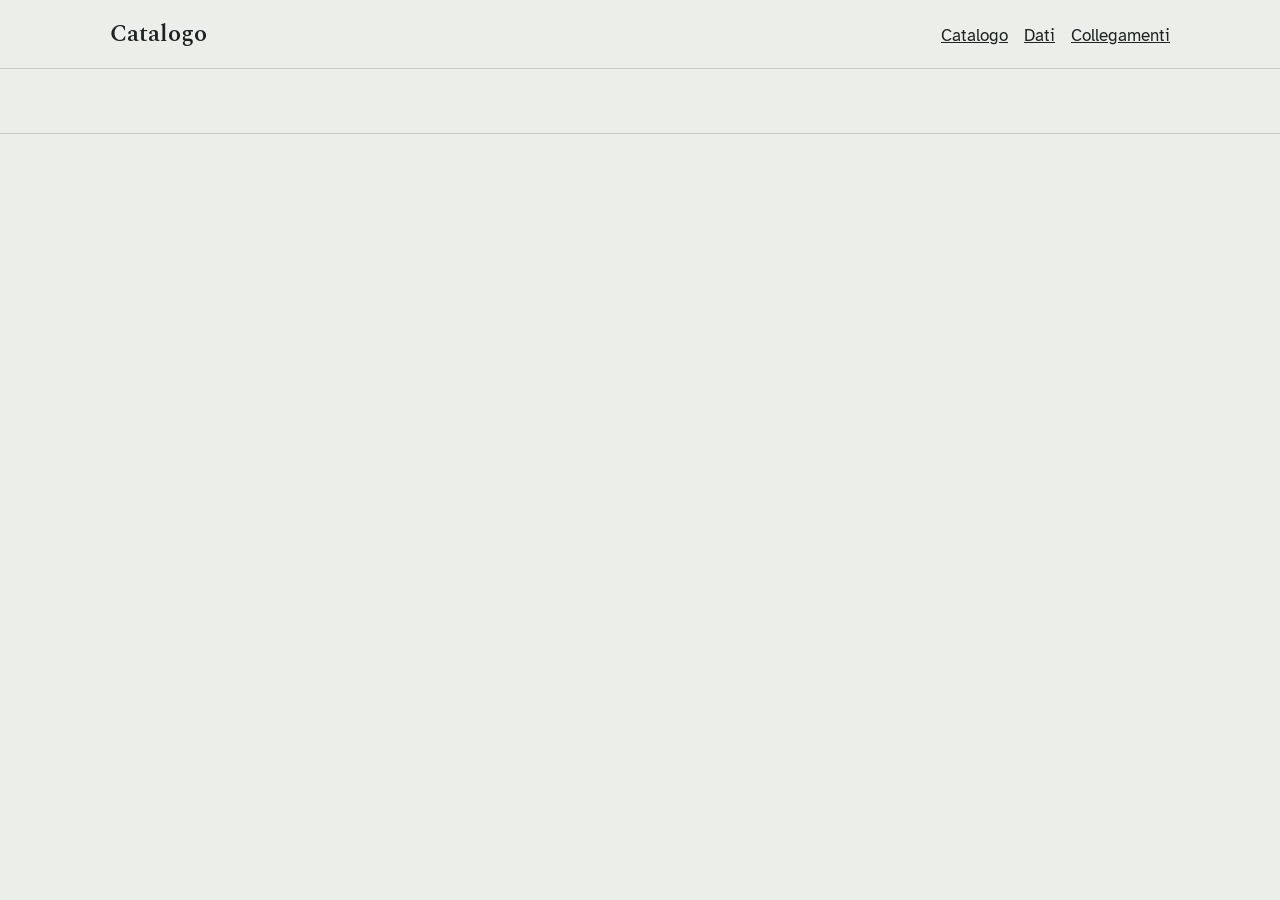
==== index.html @ 2acc7f50 "Add files via upload" ====
<!DOCTYPE html>
<html lang="it">
<head>
  <meta charset="utf-8">
  <meta name="viewport" content="width=device-width, initial-scale=1">
  <title>Catalogo</title>
  <!-- I caratteri: Spectral per i titoli e i testi, Atkinson Hyperlegible per l'interfaccia -->
  <link rel="stylesheet" href="https://fonts.googleapis.com/css2?family=Atkinson+Hyperlegible:wght@400;700&family=Spectral:ital,wght@0,400;0,600;1,400&display=swap">
  <link rel="stylesheet" href="stile.css">
</head>
<body>
  <header>
    <div class="contenitore">
      <a href="#/" class="marchio"><span id="titolo">Catalogo</span></a>
      <p id="sottotitolo"></p>
      <nav aria-label="Sezioni">
        <a href="#/catalogo">Catalogo</a>
        <a href="#/dati">Dati</a>
        <a href="#/collegamenti">Collegamenti</a>
      </nav>
    </div>
  </header>

  <!-- Qui il codice di app.js disegna la pagina scelta -->
  <main id="pagina" class="contenitore"></main>

  <footer><p id="piede" class="contenitore"></p></footer>


  <!-- =================================================================
       LA PAGINA DI PRESENTAZIONE
       È la prima pagina che vede chi apre il catalogo.
       Scrivila tu: cambia i testi tra i tag, lascia gli attributi data-.
       - data-campo="titolo" viene riempito con CATALOGO.titolo di dati.js
       - data-conta="oggetti" viene riempito con il numero degli oggetti
       - #incipit mostra l'inizio di uno dei tuoi testi, scelto a caso
       ================================================================= -->
  <template id="modello-presentazione">
    <section class="apertura">
      <div id="incipit" class="incipit" aria-live="polite"></div>
      <div>
        <h1 data-campo="titolo">Titolo del catalogo</h1>
        <p class="lede" data-campo="sottotitolo">Sottotitolo</p>

        <!-- Scrivi qui due o tre frasi sulla tua collezione: che cosa raccoglie e perché -->
        <p>Otto oggetti del patrimonio culturale e quattro testi letterari, letti gli uni accanto agli altri.
           Un melograno ricorre su un velluto rinascimentale e in una poesia di Carducci; il cielo stellato
           di un globo celeste torna nella notte di san Lorenzo di Pascoli.</p>

        <p><a class="pulsante" href="#/catalogo">Entra nel catalogo</a></p>

        <div class="numeri">
          <a href="#/catalogo" class="numero oggetti"><b data-conta="oggetti">0</b> oggetti</a>
          <a href="#/catalogo" class="numero testi"><b data-conta="testi">0</b> testi</a>
          <a href="#/collegamenti" class="numero collegati"><b data-conta="collegamenti">0</b> collegamenti</a>
        </div>
      </div>
    </section>

    <section class="percorsi">
      <h2>Che cosa trovi</h2>
      <div class="tre">
        <a href="#/catalogo"><strong>Il catalogo</strong>
          <span>Cerca una parola anche nei testi integrali e filtra per collezione o tipologia.</span></a>
        <a href="#/dati"><strong>I dati</strong>
          <span>Tutti i record in una tabella, da copiare in JSON o CSV.</span></a>
        <a href="#/collegamenti"><strong>I collegamenti</strong>
          <span>Le relazioni tra testi e oggetti, ciascuna con la sua motivazione.</span></a>
      </div>
    </section>

    <section class="nota">
      <h2>Come è fatto questo catalogo</h2>
      <!-- Scrivi qui da dove vengono i dati, con quali criteri li hai scelti, con quale licenza -->
      <p>Gli oggetti di esempio sono fittizi; i testi sono di pubblico dominio. I dati sono descritti
         nella scheda del dataset e le scelte del progetto nel README.</p>
      <p class="tenue">A cura di <span data-campo="curatore">[nome]</span>. Dati con licenza <span data-campo="licenzaDati">[licenza]</span>.</p>
    </section>
  </template>


  <!-- Prima i dati, poi il codice che li usa: l'ordine conta -->
  <script src="dati.js"></script>
  <script src="app.js"></script>
</body>
</html>
---- stile.css ----
/* =====================================================================
   LO STILE DEL CATALOGO
   I colori sono variabili: cambiandole qui cambia tutto il sito.
   ===================================================================== */

:root {
  --sfondo: #ECEEE9;      /* grigio verde chiaro */
  --carta: #F8F9F6;       /* le schede */
  --inchiostro: #1D2420;  /* il testo */
  --tenue: #56605B;       /* testo secondario */
  --filetto: #C6CDC6;     /* bordi */
  --oggetti: #2A685A;     /* verderame: il patrimonio */
  --testi: #2D4889;       /* lapislazzuli: i testi */
  --passo: #A4761A;       /* ocra: i passi collegati */
  --titoli: 'Spectral', Georgia, serif;
  --interfaccia: 'Atkinson Hyperlegible', Verdana, sans-serif;
}

* { box-sizing: border-box; }
body { margin: 0; background: var(--sfondo); color: var(--inchiostro); font-family: var(--interfaccia); font-size: 17px; line-height: 1.5; }
a { color: var(--testi); }
:focus-visible { outline: 3px solid var(--testi); outline-offset: 2px; }
h1, h2, h3 { font-family: var(--titoli); font-weight: 600; line-height: 1.2; }
h1 { font-size: 2.4rem; margin: 0 0 .5em; }
h2 { font-size: 1.4rem; margin: 1.5em 0 .5em; }
.contenitore { max-width: 1100px; margin: 0 auto; padding: 0 20px; }
.tenue { color: var(--tenue); }

/* Intestazione */
header { border-bottom: 1px solid var(--filetto); padding: 16px 0; margin-bottom: 32px; }
header .contenitore { display: flex; flex-wrap: wrap; align-items: baseline; gap: 8px 24px; }
.marchio { font-family: var(--titoli); font-size: 1.5rem; font-weight: 600; color: var(--inchiostro); text-decoration: none; }
#sottotitolo { margin: 0; color: var(--tenue); }
nav { margin-left: auto; display: flex; gap: 16px; }
nav a { color: var(--inchiostro); }

/* Pagina di presentazione */
.apertura { display: grid; grid-template-columns: 1.3fr 1fr; gap: 56px; align-items: start; padding: 24px 0 40px; }
.incipit { border-left: 3px solid var(--testi); padding-left: 28px; }
.versi { font-family: var(--titoli); font-style: italic; font-size: clamp(1.6rem, 3.4vw, 2.6rem); line-height: 1.3; margin: 0 0 16px; }
.lede { font-family: var(--titoli); font-size: 1.25rem; color: var(--tenue); margin-top: 0; }
.pulsante { display: inline-block; background: var(--inchiostro); color: var(--sfondo); text-decoration: none; font-weight: 700; padding: 10px 18px; border-radius: 6px; }
.pulsante:hover { opacity: .9; }
.numeri { display: grid; gap: 10px; margin-top: 24px; }
.numero { display: flex; align-items: baseline; gap: 14px; text-decoration: none; color: var(--inchiostro); background: var(--carta); border: 1px solid var(--filetto); border-left: 5px solid var(--oggetti); border-radius: 8px; padding: 10px 16px; }
.numero.testi { border-left-color: var(--testi); }
.numero.collegati { border-left-color: var(--passo); }
.numero b { font-family: var(--titoli); font-size: 2rem; line-height: 1; min-width: 2ch; }
.percorsi, .nota { border-top: 1px solid var(--filetto); padding: 8px 0 24px; }
.tre { display: grid; grid-template-columns: repeat(3, 1fr); gap: 20px; }
.tre a { display: flex; flex-direction: column; gap: 6px; text-decoration: none; color: var(--inchiostro); padding: 16px 0; border-bottom: 1px solid var(--filetto); }
.tre strong { font-family: var(--titoli); font-size: 1.3rem; }
.tre span { color: var(--tenue); }
.tre a:hover strong { text-decoration: underline; }
.nota p { max-width: 70ch; }

/* Immagini: la regola da mettere sempre, poi le miniature tutte uguali */
img { max-width: 100%; height: auto; }
.miniatura { display: block; margin: -16px -16px 12px; }
.miniatura img, .miniatura .segnaposto {
  width: 100%;
  aspect-ratio: 4 / 3;     /* stessa forma per tutte le miniature */
  object-fit: cover;       /* ritaglia invece di schiacciare */
  border-radius: 8px 8px 0 0;
  display: block;
}
.segnaposto { display: flex; align-items: flex-end; padding: 14px; background: rgba(42, 104, 90, .12); color: var(--oggetti); }
.segnaposto.testo { background: rgba(45, 72, 137, .12); color: var(--testi); }
.segnaposto span { font-family: var(--titoli); font-style: italic; font-size: 1.05rem; line-height: 1.3; color: var(--inchiostro); }
.figura { margin: 0 0 24px; }
.figura img, .figura .segnaposto { width: 100%; max-width: 480px; aspect-ratio: 4 / 3; object-fit: cover; border-radius: 8px; }
.figura figcaption { font-size: .85rem; color: var(--tenue); margin-top: 6px; }

/* Pagina dei dati */
textarea#esportati { width: 100%; min-height: 220px; font-family: ui-monospace, Menlo, Consolas, monospace; font-size: .8rem; padding: 10px; border: 1.5px solid var(--filetto); border-radius: 6px; background: var(--carta); color: var(--inchiostro); }
button { font: inherit; padding: 6px 14px; border: 1.5px solid var(--inchiostro); border-radius: 6px; background: var(--carta); color: var(--inchiostro); cursor: pointer; }

/* Filtri */
.filtri { display: flex; flex-wrap: wrap; gap: 16px; margin-bottom: 12px; }
.filtri label { display: flex; flex-direction: column; gap: 4px; font-weight: 700; font-size: .9rem; flex: 1 1 200px; }
input, select { font: inherit; padding: 8px 10px; border: 1.5px solid var(--filetto); border-radius: 6px; background: var(--carta); color: var(--inchiostro); }

/* Schede del catalogo */
.griglia { display: grid; grid-template-columns: repeat(auto-fill, minmax(240px, 1fr)); gap: 20px; }
.scheda { background: var(--carta); border: 1px solid var(--filetto); border-top: 5px solid var(--oggetti); border-radius: 8px; padding: 16px; }
.scheda.testo { border-top-color: var(--testi); }
.scheda h3 { margin: 4px 0; font-size: 1.15rem; }
.scheda h3 a { color: var(--inchiostro); text-decoration: none; }
.scheda h3 a:hover { text-decoration: underline; }
.scheda p { margin: 0; }
.etichetta { font-size: .85rem; color: var(--tenue); }
.vuoto { padding: 32px; border: 1.5px dashed var(--filetto); border-radius: 8px; text-align: center; }

/* Scheda di un record */
.descrizione { font-family: var(--titoli); font-size: 1.2rem; max-width: 65ch; }
.dettaglio { display: grid; grid-template-columns: 1fr 1fr; gap: 40px; }
dl { display: grid; grid-template-columns: max-content 1fr; gap: 6px 20px; border-top: 1px solid var(--filetto); padding-top: 12px; }
dt { color: var(--tenue); }
dd { margin: 0; }
.testo { font-family: var(--titoli); font-size: 1.2rem; line-height: 1.7; margin-bottom: 24px; }
.verso { display: block; }
.stacco { display: block; height: .8em; }
.passo { color: inherit; text-decoration: none; border-bottom: 2px solid var(--passo); background: rgba(164, 118, 26, .15); }
.collegamenti { padding-left: 20px; }
.collegamenti li { margin-bottom: 12px; }
pre { background: var(--inchiostro); color: #E8ECE6; padding: 16px; border-radius: 8px; overflow-x: auto; font-size: .8rem; }

/* Tabella dei collegamenti */
.tabella { overflow-x: auto; }
table { border-collapse: collapse; width: 100%; }
th, td { text-align: left; padding: 10px; border-bottom: 1px solid var(--filetto); vertical-align: top; }

footer { margin-top: 64px; border-top: 1px solid var(--filetto); padding: 20px 0; color: var(--tenue); font-size: .9rem; }

/* Sugli schermi stretti le colonne si impilano */
@media (max-width: 760px) {
  .dettaglio, .apertura, .tre { grid-template-columns: 1fr; }
  nav { margin-left: 0; }
}
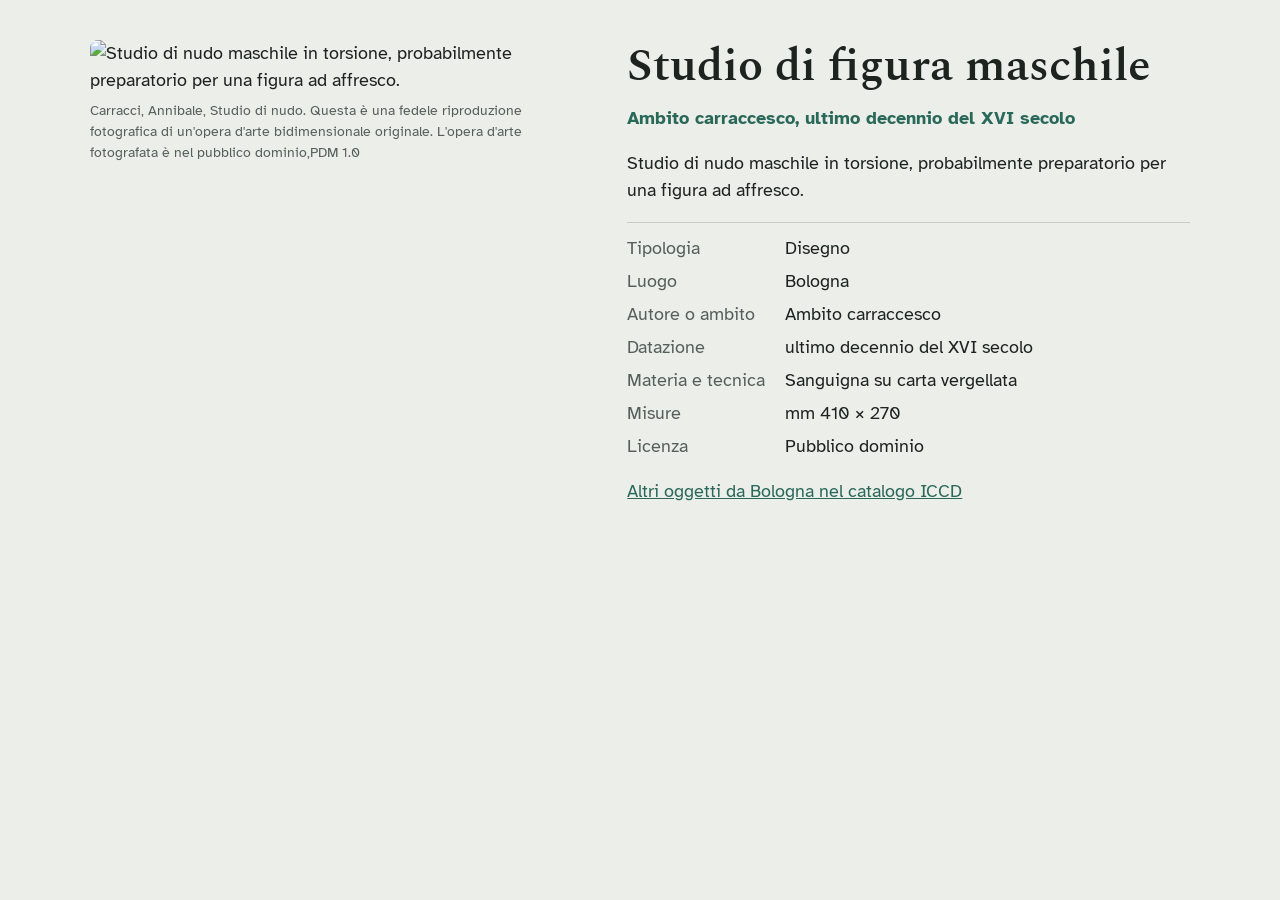
==== commit fba75376: "Rename esercizio 1.html to index.html" ====
--- a/index.html
+++ b/index.html
@@ -3,84 +3,39 @@
 <head>
   <meta charset="utf-8">
   <meta name="viewport" content="width=device-width, initial-scale=1">
-  <title>Catalogo</title>
-  <!-- I caratteri: Spectral per i titoli e i testi, Atkinson Hyperlegible per l'interfaccia -->
-  <link rel="stylesheet" href="https://fonts.googleapis.com/css2?family=Atkinson+Hyperlegible:wght@400;700&family=Spectral:ital,wght@0,400;0,600;1,400&display=swap">
-  <link rel="stylesheet" href="stile.css">
+  <title>Studio di figura maschile</title>
+  <!-- I caratteri da Google Fonts: Spectral per i titoli, Atkinson Hyperlegible per il testo -->
+  <link rel="stylesheet" href="https://fonts.googleapis.com/css2?family=Atkinson+Hyperlegible:wght@400;700&family=Spectral:wght@400;600&display=swap">
+  <!-- Il foglio di stile: lo stesso nome del file stile.css nella stessa cartella -->
+  <link rel="stylesheet" href="es1.css">
 </head>
 <body>
-  <header>
-    <div class="contenitore">
-      <a href="#/" class="marchio"><span id="titolo">Catalogo</span></a>
-      <p id="sottotitolo"></p>
-      <nav aria-label="Sezioni">
-        <a href="#/catalogo">Catalogo</a>
-        <a href="#/dati">Dati</a>
-        <a href="#/collegamenti">Collegamenti</a>
-      </nav>
+  <article class="scheda">
+
+    <!-- Prima colonna: l'immagine con la didascalia -->
+    <figure class="miniatura">
+      <img src="Studio_di_nudo.jpg"
+           alt="Studio di nudo maschile in torsione, probabilmente preparatorio per una figura ad affresco.">
+      <figcaption> Carracci, Annibale, Studio di nudo. Questa è una fedele riproduzione fotografica di un'opera d'arte bidimensionale originale. L'opera d'arte fotografata è nel pubblico dominio,PDM 1.0 </figcaption>
+    </figure>
+
+    <!-- Seconda colonna: il testo della scheda -->
+    <div class="testo">
+      <h1>Studio di figura maschile</h1>
+      <p class="autore">Ambito carraccesco, ultimo decennio del XVI secolo</p>
+      <p>Studio di nudo maschile in torsione, probabilmente preparatorio per una figura ad affresco.</p>
+      <dl>
+        <dt>Tipologia</dt> <dd>Disegno</dd>
+        <dt>Luogo</dt> <dd>Bologna</dd>
+        <dt>Autore o ambito</dt> <dd>Ambito carraccesco</dd>
+        <dt>Datazione</dt> <dd>ultimo decennio del XVI secolo</dd>
+        <dt>Materia e tecnica</dt> <dd>Sanguigna su carta vergellata</dd>
+        <dt>Misure</dt> <dd>mm 410 × 270</dd>
+        <dt>Licenza</dt> <dd>Pubblico dominio</dd>
+      </dl>
+      <a href="https://catalogo.beniculturali.it/search?denom=&definizione=&period=&agent=&culturalScope=&province=&municipality=Bologna&region=&subject=&numICCD=&classfication=&corporatBody=&techCha=&cis=&site=&obsLoc=&findLoc=">Altri oggetti da Bologna nel catalogo ICCD</a>
     </div>
-  </header>
 
-  <!-- Qui il codice di app.js disegna la pagina scelta -->
-  <main id="pagina" class="contenitore"></main>
-
-  <footer><p id="piede" class="contenitore"></p></footer>
-
-
-  <!-- =================================================================
-       LA PAGINA DI PRESENTAZIONE
-       È la prima pagina che vede chi apre il catalogo.
-       Scrivila tu: cambia i testi tra i tag, lascia gli attributi data-.
-       - data-campo="titolo" viene riempito con CATALOGO.titolo di dati.js
-       - data-conta="oggetti" viene riempito con il numero degli oggetti
-       - #incipit mostra l'inizio di uno dei tuoi testi, scelto a caso
-       ================================================================= -->
-  <template id="modello-presentazione">
-    <section class="apertura">
-      <div id="incipit" class="incipit" aria-live="polite"></div>
-      <div>
-        <h1 data-campo="titolo">Titolo del catalogo</h1>
-        <p class="lede" data-campo="sottotitolo">Sottotitolo</p>
-
-        <!-- Scrivi qui due o tre frasi sulla tua collezione: che cosa raccoglie e perché -->
-        <p>Otto oggetti del patrimonio culturale e quattro testi letterari, letti gli uni accanto agli altri.
-           Un melograno ricorre su un velluto rinascimentale e in una poesia di Carducci; il cielo stellato
-           di un globo celeste torna nella notte di san Lorenzo di Pascoli.</p>
-
-        <p><a class="pulsante" href="#/catalogo">Entra nel catalogo</a></p>
-
-        <div class="numeri">
-          <a href="#/catalogo" class="numero oggetti"><b data-conta="oggetti">0</b> oggetti</a>
-          <a href="#/catalogo" class="numero testi"><b data-conta="testi">0</b> testi</a>
-          <a href="#/collegamenti" class="numero collegati"><b data-conta="collegamenti">0</b> collegamenti</a>
-        </div>
-      </div>
-    </section>
-
-    <section class="percorsi">
-      <h2>Che cosa trovi</h2>
-      <div class="tre">
-        <a href="#/catalogo"><strong>Il catalogo</strong>
-          <span>Cerca una parola anche nei testi integrali e filtra per collezione o tipologia.</span></a>
-        <a href="#/dati"><strong>I dati</strong>
-          <span>Tutti i record in una tabella, da copiare in JSON o CSV.</span></a>
-        <a href="#/collegamenti"><strong>I collegamenti</strong>
-          <span>Le relazioni tra testi e oggetti, ciascuna con la sua motivazione.</span></a>
-      </div>
-    </section>
-
-    <section class="nota">
-      <h2>Come è fatto questo catalogo</h2>
-      <!-- Scrivi qui da dove vengono i dati, con quali criteri li hai scelti, con quale licenza -->
-      <p>Gli oggetti di esempio sono fittizi; i testi sono di pubblico dominio. I dati sono descritti
-         nella scheda del dataset e le scelte del progetto nel README.</p>
-      <p class="tenue">A cura di <span data-campo="curatore">[nome]</span>. Dati con licenza <span data-campo="licenzaDati">[licenza]</span>.</p>
-    </section>
-  </template>
-
-
-  <!-- Prima i dati, poi il codice che li usa: l'ordine conta -->
-  <script src="dati.js"></script>
-  <script src="app.js"></script>
+  </article>
 </body>
 </html>
--- a/es1.css
+++ b/es1.css
@@ -0,0 +1,99 @@
+/* =====================================================================
+   STILE DELLA SCHEDA
+   Gli stessi esempi delle slide del modulo 1, lezione 4.
+   ===================================================================== */
+
+/* Le variabili: la palette di Scrinium. Si definiscono una volta
+   in :root (la radice della pagina) e si usano ovunque con var(). */
+:root {
+  --verde: #2A685A;    /* verderame: gli oggetti del patrimonio */
+  --lapis: #2D4889;    /* lapislazzuli: i testi e i link */
+  --ocra: #A4761A;     /* ocra: i passi collegati e le evidenziazioni */
+  --contrib: #8A3849;  /* rosso scuro: i contributi degli utenti */
+  --bg: #ECEEE9;       /* lo sfondo della pagina */
+  --ink: #1D2420;      /* l'inchiostro: testo e titoli */
+  --tenue: #56605B;    /* testo secondario */
+}
+
+/* Il tema scuro: se il dispositivo lo usa, si ridefiniscono le variabili */
+@media (prefers-color-scheme: dark) {
+  :root {
+    --bg: #131816;
+    --ink: #E2E7E1;
+    --verde: #72B5A3;
+    --tenue: #9BA69F;
+  }
+}
+
+body {
+  margin: 0;
+  padding: 40px 24px;
+  background: var(--bg);
+  color: var(--ink);
+  font-family: 'Atkinson Hyperlegible', Verdana, sans-serif;
+  font-size: 18px;
+  line-height: 1.5;
+}
+
+/* Anatomia di una regola: selettore { proprietà: valore; } */
+h1 {
+  font-family: 'Spectral', Georgia, serif;
+  font-size: 46px;
+  color: var(--ink);
+  font-weight: 600;
+  line-height: 1.15;
+  margin: 0 0 12px;
+}
+
+/* Impaginare: due colonne che diventano una */
+.scheda {
+  display: grid;
+  grid-template-columns: 1fr 1.15fr;   /* due colonne: circa 46% e 54% */
+  gap: 48px;                           /* lo spazio tra le colonne */
+  max-width: 1100px;
+  margin: 0 auto;
+}
+
+@media (max-width: 860px) {
+  .scheda {
+    grid-template-columns: 1fr;        /* sotto 860 pixel, una colonna sola */
+  }
+}
+
+/* Dimensionare un'immagine */
+img { max-width: 100%; height: auto; }   /* la regola da mettere sempre */
+
+.miniatura { margin: 0; }
+
+.miniatura img {                         /* le img dentro un elemento con class="miniatura" */
+  width: 240px;
+  aspect-ratio: 4 / 3;                   /* tutte della stessa forma */
+  object-fit: cover;                     /* ritagliate, non schiacciate */
+  border-radius: 8px;
+}
+
+figcaption {
+  font-size: 14px;
+  color: var(--tenue);
+  margin-top: 6px;
+}
+
+/* Il testo della scheda */
+.autore {
+  color: var(--verde);
+  font-weight: 700;
+  margin: 0 0 8px;
+}
+
+dl {
+  display: grid;
+  grid-template-columns: max-content 1fr;
+  gap: 6px 20px;
+  border-top: 1px solid #C6CDC6;
+  padding-top: 12px;
+}
+dt { color: var(--tenue); }
+dd { margin: 0; }
+
+a { color: var(--verde); }
+a:hover {color: var(--lapis); }
